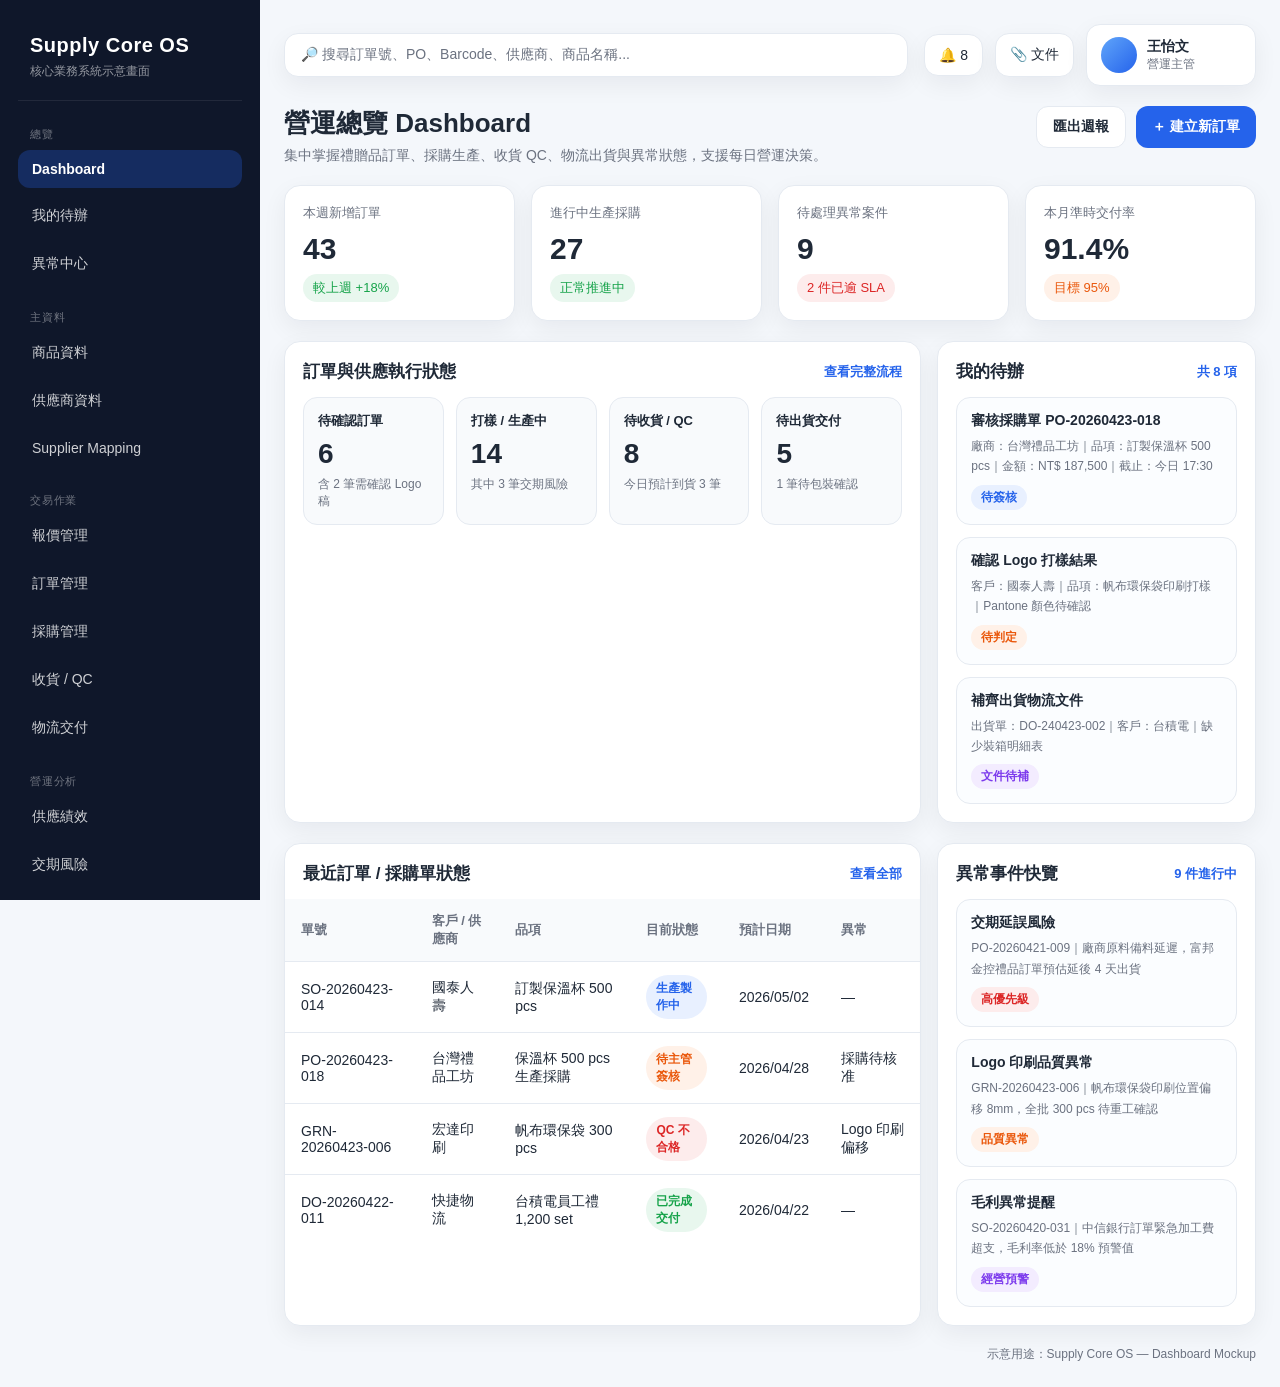
==== index.html @ af4a9a0b "Update index.html" ====
<!DOCTYPE html>
<html lang="zh-Hant">
<head>
  <meta charset="UTF-8" />
  <meta name="viewport" content="width=device-width, initial-scale=1.0" />
  <title>Dashboard — Supply Core OS</title>
  <link rel="stylesheet" href="assets/style.css" />
</head>
<body>
<div class="app">

  <!-- ── Sidebar ── -->
  <aside class="sidebar">
    <div class="brand">
      <h1>Supply Core OS</h1>
      <p>核心業務系統示意畫面</p> 
    </div>
    <div class="nav-group">
      <div class="nav-title">總覽</div>
      <a class="nav-item active" href="index.html">Dashboard</a>
      <a class="nav-item" href="todo.html">我的待辦</a>
      <a class="nav-item" href="exceptions.html">異常中心</a>
    </div>
    <div class="nav-group">
      <div class="nav-title">主資料</div>
      <a class="nav-item" href="products.html">商品資料</a>
      <a class="nav-item" href="suppliers.html">供應商資料</a>
      <a class="nav-item" href="supplier-mapping.html">Supplier Mapping</a>
    </div>
    <div class="nav-group">
      <div class="nav-title">交易作業</div>
      <a class="nav-item" href="quotes.html">報價管理</a>
      <a class="nav-item" href="orders.html">訂單管理</a>
      <a class="nav-item" href="purchase.html">採購管理</a>
      <a class="nav-item" href="receiving.html">收貨 / QC</a>
      <a class="nav-item" href="logistics.html">物流交付</a>
    </div>
    <div class="nav-group">
      <div class="nav-title">營運分析</div>
      <a class="nav-item" href="supply-performance.html">供應績效</a>
      <a class="nav-item" href="delivery-risk.html">交期風險</a>
      <a class="nav-item" href="margin.html">毛利分析</a>
    </div>
  </aside>

  <!-- ── Main ── -->
  <main class="main">
    <div class="topbar">
      <div class="search">🔎 搜尋訂單號、PO、Barcode、供應商、商品名稱...</div>
      <div class="top-actions">
        <div class="icon-btn">🔔 8</div>
        <div class="icon-btn">📎 文件</div>
        <div class="user-box">
          <span class="avatar"></span>
          <div>
            <div style="font-weight:700;">王怡文</div>
            <div style="font-size:12px;color:var(--subtext);">營運主管</div>
          </div>
        </div>
      </div>
    </div>

    <div class="page-header">
      <div>
        <h2>營運總覽 Dashboard</h2>
        <p>集中掌握禮贈品訂單、採購生產、收貨 QC、物流出貨與異常狀態，支援每日營運決策。</p>
      </div>
      <div class="header-actions">
        <button class="btn secondary">匯出週報</button>
        <button class="btn primary">＋ 建立新訂單</button>
      </div>
    </div>

    <!-- KPI -->
    <section class="kpi-grid">
      <div class="card">
        <div class="kpi-label">本週新增訂單</div>
        <div class="kpi-value">43</div>
        <div class="kpi-trend trend-up">較上週 +18%</div>
      </div>
      <div class="card">
        <div class="kpi-label">進行中生產採購</div>
        <div class="kpi-value">27</div>
        <div class="kpi-trend trend-up">正常推進中</div>
      </div>
      <div class="card">
        <div class="kpi-label">待處理異常案件</div>
        <div class="kpi-value">9</div>
        <div class="kpi-trend trend-alert">2 件已逾 SLA</div>
      </div>
      <div class="card">
        <div class="kpi-label">本月準時交付率</div>
        <div class="kpi-value">91.4%</div>
        <div class="kpi-trend trend-warn">目標 95%</div>
      </div>
    </section>

    <!-- Pipeline + My Tasks -->
    <section class="content-grid">
      <div class="card">
        <div class="section-title">
          <h3>訂單與供應執行狀態</h3>
          <span>查看完整流程</span>
        </div>
        <div class="stage-list">
          <div class="stage-box">
            <h4>待確認訂單</h4>
            <div class="num">6</div>
            <div class="sub">含 2 筆需確認 Logo 稿</div>
          </div>
          <div class="stage-box">
            <h4>打樣 / 生產中</h4>
            <div class="num">14</div>
            <div class="sub">其中 3 筆交期風險</div>
          </div>
          <div class="stage-box">
            <h4>待收貨 / QC</h4>
            <div class="num">8</div>
            <div class="sub">今日預計到貨 3 筆</div>
          </div>
          <div class="stage-box">
            <h4>待出貨交付</h4>
            <div class="num">5</div>
            <div class="sub">1 筆待包裝確認</div>
          </div>
        </div>
      </div>

      <div class="card">
        <div class="section-title">
          <h3>我的待辦</h3>
          <span>共 8 項</span>
        </div>
        <div class="task-list">
          <div class="task-item">
            <strong>審核採購單 PO-20260423-018</strong>
            <div class="meta">廠商：台灣禮品工坊｜品項：訂製保溫杯 500 pcs｜金額：NT$ 187,500｜截止：今日 17:30</div>
            <div class="tag blue">待簽核</div>
          </div>
          <div class="task-item">
            <strong>確認 Logo 打樣結果</strong>
            <div class="meta">客戶：國泰人壽｜品項：帆布環保袋印刷打樣｜Pantone 顏色待確認</div>
            <div class="tag orange">待判定</div>
          </div>
          <div class="task-item">
            <strong>補齊出貨物流文件</strong>
            <div class="meta">出貨單：DO-240423-002｜客戶：台積電｜缺少裝箱明細表</div>
            <div class="tag purple">文件待補</div>
          </div>
        </div>
      </div>
    </section>

    <!-- Recent Orders + Exceptions -->
    <section class="content-grid">
      <div class="table-card" style="margin-bottom:0;">
        <div class="section-title" style="padding:18px 18px 0 18px;">
          <h3>最近訂單 / 採購單狀態</h3>
          <span>查看全部</span>
        </div>
        <table>
          <thead>
            <tr>
              <th>單號</th>
              <th>客戶 / 供應商</th>
              <th>品項</th>
              <th>目前狀態</th>
              <th>預計日期</th>
              <th>異常</th>
            </tr>
          </thead>
          <tbody>
            <tr>
              <td>SO-20260423-014</td>
              <td>國泰人壽</td>
                <td>訂製保溫杯 500 pcs</td>
                <td><span class="status processing">生產製作中</span></td>
                <td>2026/05/02</td>
              <td>—</td>
            </tr>
            <tr>
              <td>PO-20260423-018</td>
              <td>台灣禮品工坊</td>
                <td>保溫杯 500 pcs 生產採購</td>
                <td><span class="status pending">待主管簽核</span></td>
                <td>2026/04/28</td>
                <td>採購待核准</td>
            </tr>
            <tr>
              <td>GRN-20260423-006</td>
              <td>宏達印刷</td>
                <td>帆布環保袋 300 pcs</td>
                <td><span class="status alert">QC 不合格</span></td>
                <td>2026/04/23</td>
                <td>Logo 印刷偏移</td>
            </tr>
            <tr>
              <td>DO-20260422-011</td>
              <td>快捷物流</td>
                <td>台積電員工禮 1,200 set</td>
              <td><span class="status done">已完成交付</span></td>
              <td>2026/04/22</td>
              <td>—</td>
            </tr>
          </tbody>
        </table>
      </div>

      <div class="card">
        <div class="section-title">
          <h3>異常事件快覽</h3>
          <span>9 件進行中</span>
        </div>
        <div class="alert-list">
          <div class="alert-item">
            <strong>交期延誤風險</strong>
            <div class="meta">PO-20260421-009｜廠商原料備料延遲，富邦金控禮品訂單預估延後 4 天出貨</div>
            <div class="tag red">高優先級</div>
          </div>
          <div class="alert-item">
            <strong>Logo 印刷品質異常</strong>
            <div class="meta">GRN-20260423-006｜帆布環保袋印刷位置偏移 8mm，全批 300 pcs 待重工確認</div>
            <div class="tag orange">品質異常</div>
          </div>
          <div class="alert-item">
            <strong>毛利異常提醒</strong>
            <div class="meta">SO-20260420-031｜中信銀行訂單緊急加工費超支，毛利率低於 18% 預警值</div>
            <div class="tag purple">經營預警</div>
          </div>
        </div>
      </div>
    </section>

    <div class="footer-note">示意用途：Supply Core OS — Dashboard Mockup</div>
  </main>
</div>
</body>
</html>
---- assets/style.css ----
:root {
  --bg: #f4f7fb;
  --panel: #ffffff;
  --line: #e5eaf1;
  --text: #1f2937;
  --subtext: #6b7280;
  --primary: #2563eb;
  --primary-soft: #e8f0ff;
  --green: #16a34a;
  --green-soft: #e8f7ee;
  --orange: #ea580c;
  --orange-soft: #fff1e8;
  --red: #dc2626;
  --red-soft: #fdecec;
  --purple: #7c3aed;
  --purple-soft: #f3ecff;
  --teal: #0f766e;
  --teal-soft: #e6f7f6;
  --shadow: 0 8px 24px rgba(15, 23, 42, 0.06);
  --radius: 16px;
}

* { box-sizing: border-box; }

body {
  margin: 0;
  font-family: "Segoe UI", "Noto Sans TC", sans-serif;
  background: var(--bg);
  color: var(--text);
}

/* ── Layout ── */
.app {
  display: grid;
  grid-template-columns: 260px 1fr;
  min-height: 100vh;
}

/* ── Sidebar ── */
.sidebar {
  background: #0f172a;
  color: #fff;
  padding: 24px 18px;
  display: flex;
  flex-direction: column;
  gap: 18px;
  position: sticky;
  top: 0;
  height: 100vh;
  overflow-y: auto;
}

.brand {
  padding: 10px 12px 20px;
  border-bottom: 1px solid rgba(255,255,255,0.08);
}

.brand h1 {
  margin: 0;
  font-size: 20px;
  font-weight: 700;
  letter-spacing: 0.5px;
}

.brand p {
  margin: 6px 0 0;
  font-size: 12px;
  color: rgba(255,255,255,0.55);
}

.nav-group { display: flex; flex-direction: column; gap: 8px; }

.nav-title {
  font-size: 11px;
  color: rgba(255,255,255,0.4);
  text-transform: uppercase;
  letter-spacing: 0.8px;
  padding: 0 12px;
  margin-top: 8px;
}

.nav-item {
  padding: 11px 14px;
  border-radius: 12px;
  color: rgba(255,255,255,0.8);
  text-decoration: none;
  display: block;
  font-size: 14px;
  transition: background 0.15s;
}

.nav-item.active {
  background: rgba(37,99,235,0.28);
  color: #fff;
  font-weight: 600;
}

.nav-item:hover { background: rgba(255,255,255,0.07); }

/* ── Main area ── */
.main { padding: 24px; }

.topbar {
  display: flex;
  justify-content: space-between;
  align-items: center;
  margin-bottom: 20px;
  gap: 16px;
}

.search {
  flex: 1;
  background: var(--panel);
  border: 1px solid var(--line);
  border-radius: 14px;
  padding: 12px 16px;
  color: var(--subtext);
  box-shadow: var(--shadow);
  font-size: 14px;
}

.top-actions { display: flex; align-items: center; gap: 12px; }

.icon-btn, .user-box {
  background: var(--panel);
  border: 1px solid var(--line);
  border-radius: 14px;
  padding: 12px 14px;
  box-shadow: var(--shadow);
  font-size: 14px;
}

.user-box {
  display: flex;
  align-items: center;
  gap: 10px;
  min-width: 170px;
}

.avatar {
  width: 36px;
  height: 36px;
  border-radius: 50%;
  background: linear-gradient(135deg, #60a5fa, #2563eb);
  display: inline-block;
  flex-shrink: 0;
}

/* ── Page header ── */
.page-header {
  display: flex;
  justify-content: space-between;
  align-items: flex-start;
  gap: 16px;
  margin-bottom: 20px;
}

.page-header h2 { margin: 0; font-size: 26px; }

.page-header p {
  margin: 6px 0 0;
  color: var(--subtext);
  font-size: 14px;
}

.header-actions { display: flex; gap: 10px; flex-wrap: wrap; }

/* ── Buttons ── */
.btn {
  border: none;
  border-radius: 12px;
  padding: 11px 16px;
  font-weight: 600;
  cursor: pointer;
  font-size: 14px;
  white-space: nowrap;
}

.btn.primary { background: var(--primary); color: #fff; }
.btn.secondary { background: #fff; color: var(--text); border: 1px solid var(--line); }
.btn.danger { background: var(--red-soft); color: var(--red); }

/* ── Filter bar ── */
.filter-bar {
  display: flex;
  gap: 8px;
  margin-bottom: 20px;
  flex-wrap: wrap;
}

.filter-chip {
  padding: 8px 16px;
  border-radius: 999px;
  border: 1px solid var(--line);
  background: #fff;
  font-size: 13px;
  cursor: pointer;
  color: var(--subtext);
}

.filter-chip.active {
  background: var(--primary);
  color: #fff;
  border-color: var(--primary);
  font-weight: 600;
}

/* ── KPI cards ── */
.kpi-grid {
  display: grid;
  grid-template-columns: repeat(4, 1fr);
  gap: 16px;
  margin-bottom: 20px;
}

.card {
  background: var(--panel);
  border: 1px solid var(--line);
  border-radius: var(--radius);
  padding: 18px;
  box-shadow: var(--shadow);
}

.kpi-label { font-size: 13px; color: var(--subtext); margin-bottom: 10px; }
.kpi-value { font-size: 30px; font-weight: 700; margin-bottom: 8px; }

.kpi-trend {
  font-size: 13px;
  display: inline-block;
  padding: 5px 10px;
  border-radius: 999px;
}

.trend-up    { color: var(--green);  background: var(--green-soft); }
.trend-warn  { color: var(--orange); background: var(--orange-soft); }
.trend-alert { color: var(--red);    background: var(--red-soft); }
.trend-info  { color: var(--primary); background: var(--primary-soft); }

/* ── Two-col content grid ── */
.content-grid {
  display: grid;
  grid-template-columns: 2fr 1fr;
  gap: 16px;
  margin-bottom: 20px;
}

/* ── Section title ── */
.section-title {
  display: flex;
  justify-content: space-between;
  align-items: center;
  margin-bottom: 14px;
}

.section-title h3 { margin: 0; font-size: 17px; }
.section-title span { font-size: 13px; color: var(--primary); font-weight: 600; cursor: pointer; }

/* ── Stage pipeline ── */
.stage-list {
  display: grid;
  grid-template-columns: repeat(4, 1fr);
  gap: 12px;
}

.stage-box {
  background: #f8fafc;
  border: 1px solid var(--line);
  border-radius: 14px;
  padding: 14px;
}

.stage-box h4 { margin: 0 0 8px; font-size: 13px; }
.stage-box .num { font-size: 28px; font-weight: 700; margin-bottom: 6px; }
.stage-box .sub { font-size: 12px; color: var(--subtext); }

/* ── Task / Alert lists ── */
.task-list, .alert-list {
  display: flex;
  flex-direction: column;
  gap: 12px;
}

.task-item, .alert-item {
  border: 1px solid var(--line);
  border-radius: 14px;
  padding: 14px;
  background: #fbfdff;
}

.task-item strong, .alert-item strong {
  display: block;
  margin-bottom: 6px;
  font-size: 14px;
}

.meta { font-size: 12px; color: var(--subtext); line-height: 1.7; }

/* ── Tags ── */
.tag {
  display: inline-block;
  padding: 4px 10px;
  border-radius: 999px;
  font-size: 12px;
  font-weight: 600;
  margin-top: 8px;
}

.tag.blue   { background: var(--primary-soft); color: var(--primary); }
.tag.red    { background: var(--red-soft);     color: var(--red); }
.tag.orange { background: var(--orange-soft);  color: var(--orange); }
.tag.purple { background: var(--purple-soft);  color: var(--purple); }
.tag.green  { background: var(--green-soft);   color: var(--green); }
.tag.teal   { background: var(--teal-soft);    color: var(--teal); }

/* ── Table ── */
.table-card {
  background: var(--panel);
  border: 1px solid var(--line);
  border-radius: var(--radius);
  box-shadow: var(--shadow);
  overflow: hidden;
  margin-bottom: 20px;
}

table {
  width: 100%;
  border-collapse: collapse;
  font-size: 14px;
  background: #fff;
}

thead { background: #f8fafc; }

th, td {
  text-align: left;
  padding: 13px 16px;
  border-bottom: 1px solid var(--line);
}

th { color: var(--subtext); font-weight: 600; font-size: 13px; }
tr:last-child td { border-bottom: none; }

/* ── Status badges ── */
.status {
  display: inline-block;
  padding: 5px 10px;
  border-radius: 999px;
  font-size: 12px;
  font-weight: 600;
}

.status.processing { background: var(--primary-soft); color: var(--primary); }
.status.pending    { background: var(--orange-soft);  color: var(--orange); }
.status.alert      { background: var(--red-soft);     color: var(--red); }
.status.done       { background: var(--green-soft);   color: var(--green); }
.status.draft      { background: #f1f5f9;              color: var(--subtext); }
.status.shipping   { background: var(--purple-soft);  color: var(--purple); }

/* ── Risk level ── */
.risk-high   { color: var(--red);    font-weight: 700; }
.risk-mid    { color: var(--orange); font-weight: 700; }
.risk-low    { color: var(--green);  font-weight: 700; }

/* ── Progress bar ── */
.progress-bar {
  height: 8px;
  background: var(--line);
  border-radius: 999px;
  margin-top: 6px;
  overflow: hidden;
}

.progress-fill {
  height: 100%;
  border-radius: 999px;
  background: var(--primary);
}

/* ── Footer ── */
.footer-note {
  margin-top: 18px;
  font-size: 12px;
  color: var(--subtext);
  text-align: right;
}

/* ── Responsive ── */
@media (max-width: 1200px) {
  .kpi-grid,
  .stage-list { grid-template-columns: repeat(2, 1fr); }
  .content-grid { grid-template-columns: 1fr; }
}

@media (max-width: 860px) {
  .app { grid-template-columns: 1fr; }
  .sidebar { display: none; }
  .kpi-grid, .stage-list { grid-template-columns: 1fr; }
  .page-header, .topbar { flex-direction: column; align-items: stretch; }
  .header-actions, .top-actions { justify-content: flex-start; }
}
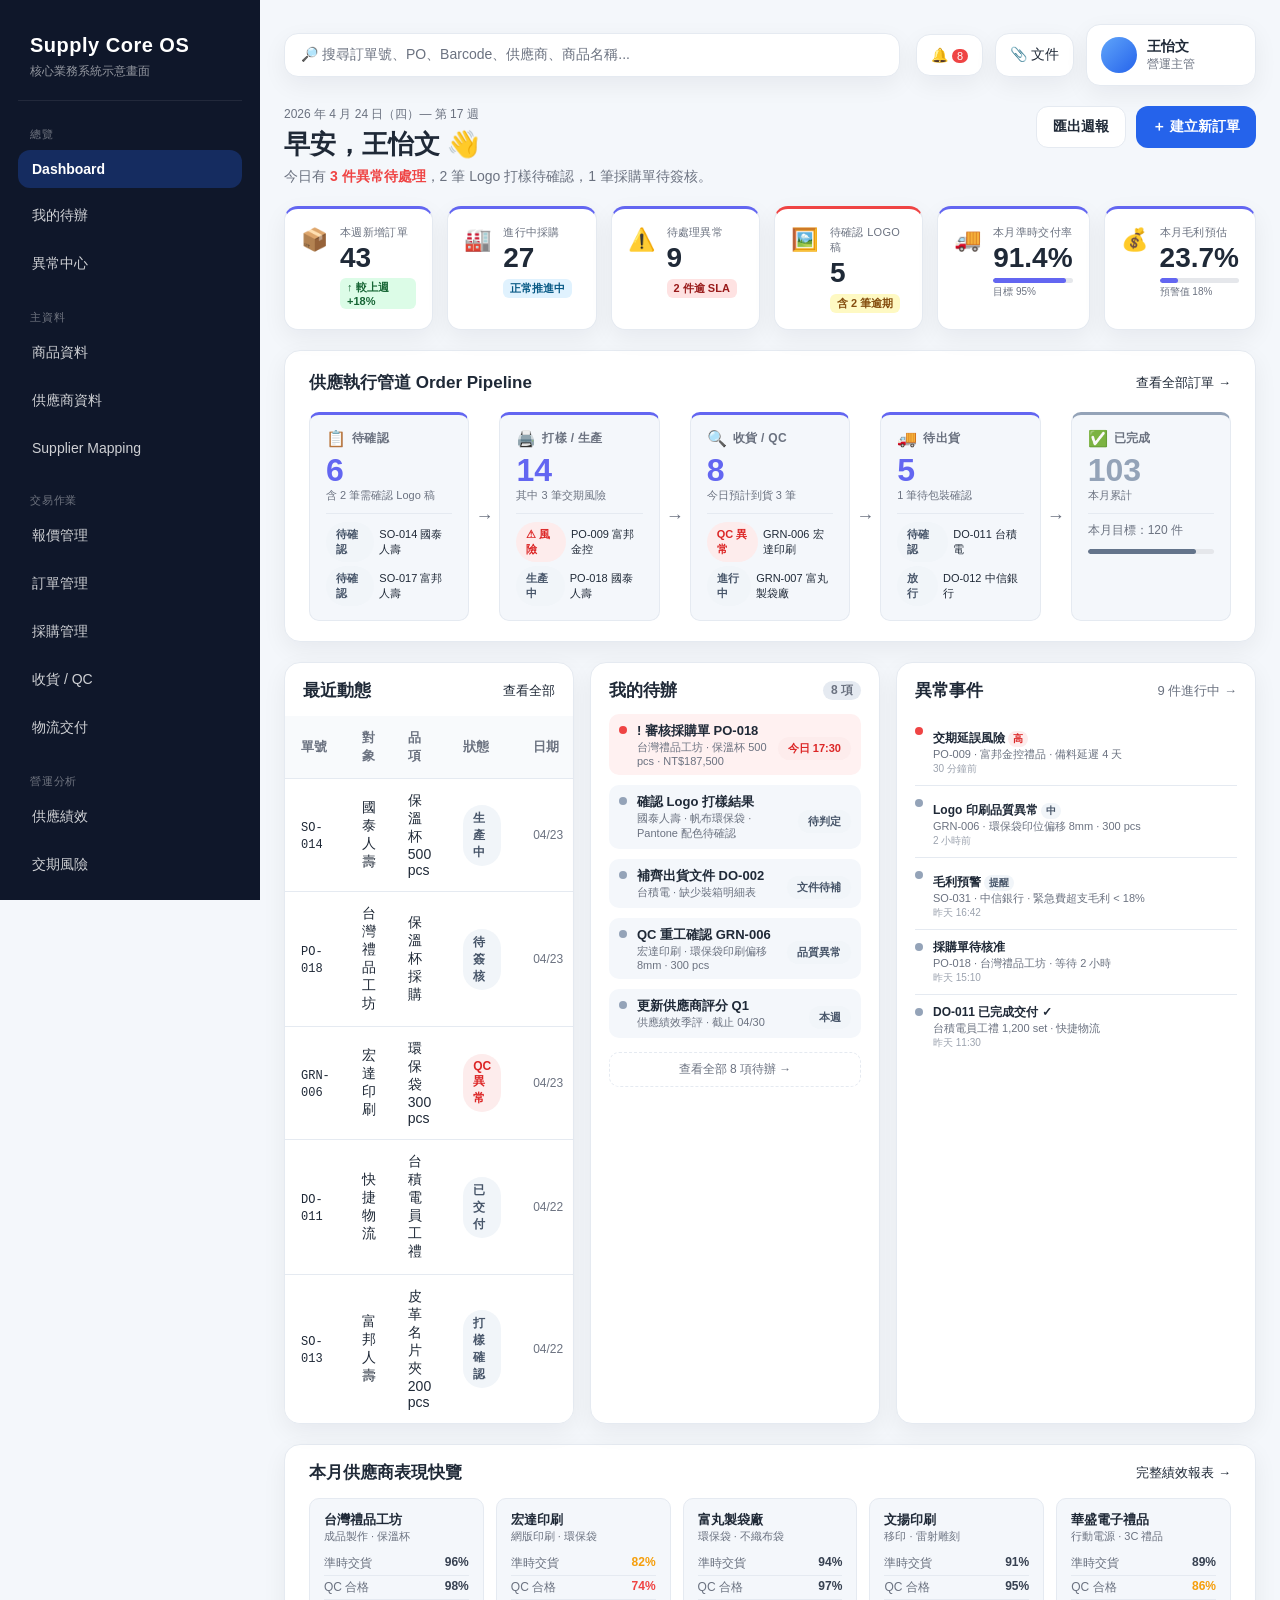
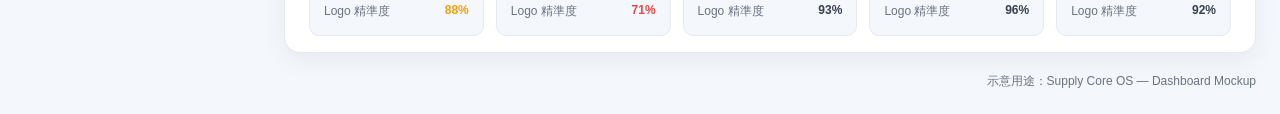
==== commit 754e206d: "Add files via upload" ====
--- a/index.html
+++ b/index.html
@@ -10,10 +10,10 @@
 <div class="app">
 
   <!-- ── Sidebar ── -->
-  <aside class="sidebar">
+  <aside class="sidebar" id="sidebar">
     <div class="brand">
       <h1>Supply Core OS</h1>
-      <p>核心業務系統示意畫面</p> 
+      <p>核心業務系統示意畫面</p>
     </div>
     <div class="nav-group">
       <div class="nav-title">總覽</div>
@@ -46,9 +46,10 @@
   <!-- ── Main ── -->
   <main class="main">
     <div class="topbar">
+      <button class="hamburger" id="hamburger-btn" onclick="toggleSidebar()" aria-label="開啟選單">☰</button>
       <div class="search">🔎 搜尋訂單號、PO、Barcode、供應商、商品名稱...</div>
       <div class="top-actions">
-        <div class="icon-btn">🔔 8</div>
+        <div class="icon-btn">🔔 <span style="background:#ef4444;color:#fff;border-radius:9px;padding:1px 5px;font-size:11px;">8</span></div>
         <div class="icon-btn">📎 文件</div>
         <div class="user-box">
           <span class="avatar"></span>
@@ -60,10 +61,12 @@
       </div>
     </div>
 
-    <div class="page-header">
+    <!-- ── Page Header ── -->
+    <div class="page-header" style="align-items:flex-start;">
       <div>
-        <h2>營運總覽 Dashboard</h2>
-        <p>集中掌握禮贈品訂單、採購生產、收貨 QC、物流出貨與異常狀態，支援每日營運決策。</p>
+        <div style="font-size:12px;color:var(--subtext);margin-bottom:4px;">2026 年 4 月 24 日（四）— 第 17 週</div>
+        <h2 style="margin-bottom:4px;">早安，王怡文 👋</h2>
+        <p>今日有 <strong style="color:#ef4444;">3 件異常待處理</strong>，2 筆 Logo 打樣待確認，1 筆採購單待簽核。</p>
       </div>
       <div class="header-actions">
         <button class="btn secondary">匯出週報</button>
@@ -71,168 +74,486 @@
       </div>
     </div>
 
-    <!-- KPI -->
-    <section class="kpi-grid">
-      <div class="card">
-        <div class="kpi-label">本週新增訂單</div>
-        <div class="kpi-value">43</div>
-        <div class="kpi-trend trend-up">較上週 +18%</div>
-      </div>
-      <div class="card">
-        <div class="kpi-label">進行中生產採購</div>
-        <div class="kpi-value">27</div>
-        <div class="kpi-trend trend-up">正常推進中</div>
-      </div>
-      <div class="card">
-        <div class="kpi-label">待處理異常案件</div>
-        <div class="kpi-value">9</div>
-        <div class="kpi-trend trend-alert">2 件已逾 SLA</div>
-      </div>
-      <div class="card">
-        <div class="kpi-label">本月準時交付率</div>
-        <div class="kpi-value">91.4%</div>
-        <div class="kpi-trend trend-warn">目標 95%</div>
-      </div>
+    <!-- ── KPI Cards ── -->
+    <section style="display:grid;grid-template-columns:repeat(6,1fr);gap:14px;margin-bottom:20px;">
+
+      <div class="db-kpi">
+        <div class="db-kpi-icon">📦</div>
+        <div class="db-kpi-body">
+          <div class="db-kpi-label">本週新增訂單</div>
+          <div class="db-kpi-value">43</div>
+          <div class="db-kpi-badge up">↑ 較上週 +18%</div>
+        </div>
+      </div>
+
+      <div class="db-kpi">
+        <div class="db-kpi-icon">🏭</div>
+        <div class="db-kpi-body">
+          <div class="db-kpi-label">進行中採購</div>
+          <div class="db-kpi-value">27</div>
+          <div class="db-kpi-badge neutral">正常推進中</div>
+        </div>
+      </div>
+
+      <div class="db-kpi" style="--accent:#ef4444;">
+        <div class="db-kpi-icon">⚠️</div>
+        <div class="db-kpi-body">
+          <div class="db-kpi-label">待處理異常</div>
+          <div class="db-kpi-value">9</div>
+          <div class="db-kpi-badge alert">2 件逾 SLA</div>
+        </div>
+      </div>
+
+      <div class="db-kpi is-alert">
+        <div class="db-kpi-icon">🖼️</div>
+        <div class="db-kpi-body">
+          <div class="db-kpi-label">待確認 Logo 稿</div>
+          <div class="db-kpi-value">5</div>
+          <div class="db-kpi-badge warn">含 2 筆逾期</div>
+        </div>
+      </div>
+
+      <div class="db-kpi">
+        <div class="db-kpi-icon">🚚</div>
+        <div class="db-kpi-body">
+          <div class="db-kpi-label">本月準時交付率</div>
+          <div class="db-kpi-value">91.4%</div>
+          <div style="margin-top:6px;">
+            <div style="background:#e5e7eb;border-radius:4px;height:5px;overflow:hidden;">
+              <div style="width:91.4%;height:100%;background:#6366f1;border-radius:4px;"></div>
+            </div>
+            <div style="font-size:10px;color:var(--subtext);margin-top:2px;">目標 95%</div>
+          </div>
+        </div>
+      </div>
+
+      <div class="db-kpi">
+        <div class="db-kpi-icon">💰</div>
+        <div class="db-kpi-body">
+          <div class="db-kpi-label">本月毛利預估</div>
+          <div class="db-kpi-value">23.7%</div>
+          <div style="margin-top:6px;">
+            <div style="background:#e5e7eb;border-radius:4px;height:5px;overflow:hidden;">
+              <div style="width:23.7%;height:100%;background:#6366f1;border-radius:4px;"></div>
+            </div>
+            <div style="font-size:10px;color:var(--subtext);margin-top:2px;">預警值 18%</div>
+          </div>
+        </div>
+      </div>
+
     </section>
 
-    <!-- Pipeline + My Tasks -->
-    <section class="content-grid">
-      <div class="card">
-        <div class="section-title">
-          <h3>訂單與供應執行狀態</h3>
-          <span>查看完整流程</span>
-        </div>
-        <div class="stage-list">
-          <div class="stage-box">
-            <h4>待確認訂單</h4>
-            <div class="num">6</div>
-            <div class="sub">含 2 筆需確認 Logo 稿</div>
-          </div>
-          <div class="stage-box">
-            <h4>打樣 / 生產中</h4>
-            <div class="num">14</div>
-            <div class="sub">其中 3 筆交期風險</div>
-          </div>
-          <div class="stage-box">
-            <h4>待收貨 / QC</h4>
-            <div class="num">8</div>
-            <div class="sub">今日預計到貨 3 筆</div>
-          </div>
-          <div class="stage-box">
-            <h4>待出貨交付</h4>
-            <div class="num">5</div>
-            <div class="sub">1 筆待包裝確認</div>
-          </div>
-        </div>
-      </div>
-
-      <div class="card">
-        <div class="section-title">
-          <h3>我的待辦</h3>
-          <span>共 8 項</span>
-        </div>
-        <div class="task-list">
-          <div class="task-item">
-            <strong>審核採購單 PO-20260423-018</strong>
-            <div class="meta">廠商：台灣禮品工坊｜品項：訂製保溫杯 500 pcs｜金額：NT$ 187,500｜截止：今日 17:30</div>
-            <div class="tag blue">待簽核</div>
-          </div>
-          <div class="task-item">
-            <strong>確認 Logo 打樣結果</strong>
-            <div class="meta">客戶：國泰人壽｜品項：帆布環保袋印刷打樣｜Pantone 顏色待確認</div>
-            <div class="tag orange">待判定</div>
-          </div>
-          <div class="task-item">
-            <strong>補齊出貨物流文件</strong>
-            <div class="meta">出貨單：DO-240423-002｜客戶：台積電｜缺少裝箱明細表</div>
-            <div class="tag purple">文件待補</div>
-          </div>
+    <!-- ── Pipeline ── -->
+    <section style="margin-bottom:20px;">
+      <div class="card" style="padding:20px 24px;">
+        <div class="section-title" style="margin-bottom:18px;">
+          <h3>供應執行管道 Order Pipeline</h3>
+          <a href="orders.html" style="color:var(--accent);font-size:13px;text-decoration:none;">查看全部訂單 →</a>
+        </div>
+        <div class="db-pipeline">
+
+          <div class="db-pipe-stage">
+            <div class="db-pipe-header">
+              <span class="db-pipe-icon">📋</span>
+              <span class="db-pipe-label">待確認</span>
+            </div>
+            <div class="db-pipe-num">6</div>
+            <div class="db-pipe-sub">含 2 筆需確認 Logo 稿</div>
+            <div class="db-pipe-items">
+              <div class="db-pipe-item"><span class="status pending" style="font-size:11px;">待確認</span> SO-014 國泰人壽</div>
+              <div class="db-pipe-item"><span class="status pending" style="font-size:11px;">待確認</span> SO-017 富邦人壽</div>
+            </div>
+          </div>
+
+          <div class="db-pipe-arrow">→</div>
+
+          <div class="db-pipe-stage">
+            <div class="db-pipe-header">
+              <span class="db-pipe-icon">🖨️</span>
+              <span class="db-pipe-label">打樣 / 生產</span>
+            </div>
+            <div class="db-pipe-num">14</div>
+            <div class="db-pipe-sub">其中 3 筆交期風險</div>
+            <div class="db-pipe-items">
+              <div class="db-pipe-item"><span class="status alert" style="font-size:11px;">⚠ 風險</span> PO-009 富邦金控</div>
+              <div class="db-pipe-item"><span class="status processing" style="font-size:11px;">生產中</span> PO-018 國泰人壽</div>
+            </div>
+          </div>
+
+          <div class="db-pipe-arrow">→</div>
+
+          <div class="db-pipe-stage">
+            <div class="db-pipe-header">
+              <span class="db-pipe-icon">🔍</span>
+              <span class="db-pipe-label">收貨 / QC</span>
+            </div>
+            <div class="db-pipe-num">8</div>
+            <div class="db-pipe-sub">今日預計到貨 3 筆</div>
+            <div class="db-pipe-items">
+              <div class="db-pipe-item"><span class="status alert" style="font-size:11px;">QC 異常</span> GRN-006 宏達印刷</div>
+              <div class="db-pipe-item"><span class="status processing" style="font-size:11px;">進行中</span> GRN-007 富丸製袋廠</div>
+            </div>
+          </div>
+
+          <div class="db-pipe-arrow">→</div>
+
+          <div class="db-pipe-stage">
+            <div class="db-pipe-header">
+              <span class="db-pipe-icon">🚚</span>
+              <span class="db-pipe-label">待出貨</span>
+            </div>
+            <div class="db-pipe-num">5</div>
+            <div class="db-pipe-sub">1 筆待包裝確認</div>
+            <div class="db-pipe-items">
+              <div class="db-pipe-item"><span class="status pending" style="font-size:11px;">待確認</span> DO-011 台積電</div>
+              <div class="db-pipe-item"><span class="status done" style="font-size:11px;">放行</span> DO-012 中信銀行</div>
+            </div>
+          </div>
+
+          <div class="db-pipe-arrow">→</div>
+
+          <div class="db-pipe-stage db-pipe-done">
+            <div class="db-pipe-header">
+              <span class="db-pipe-icon">✅</span>
+              <span class="db-pipe-label">已完成</span>
+            </div>
+            <div class="db-pipe-num">103</div>
+            <div class="db-pipe-sub">本月累計</div>
+            <div class="db-pipe-items">
+              <div class="db-pipe-item" style="color:var(--subtext);font-size:12px;">本月目標：120 件</div>
+              <div style="background:#e5e7eb;border-radius:4px;height:5px;margin-top:6px;overflow:hidden;"><div style="width:85.8%;height:100%;background:#64748b;border-radius:4px;"></div></div>
+            </div>
+          </div>
+
         </div>
       </div>
     </section>
 
-    <!-- Recent Orders + Exceptions -->
-    <section class="content-grid">
+    <!-- ── Bottom Row ── -->
+    <section style="display:grid;grid-template-columns:1fr 1fr 360px;gap:16px;margin-bottom:20px;">
+
+      <!-- Recent transactions -->
       <div class="table-card" style="margin-bottom:0;">
-        <div class="section-title" style="padding:18px 18px 0 18px;">
-          <h3>最近訂單 / 採購單狀態</h3>
-          <span>查看全部</span>
+        <div class="section-title" style="padding:16px 18px 0;">
+          <h3>最近動態</h3>
+          <a href="orders.html" style="color:var(--accent);font-size:13px;text-decoration:none;">查看全部</a>
         </div>
         <table>
           <thead>
-            <tr>
-              <th>單號</th>
-              <th>客戶 / 供應商</th>
-              <th>品項</th>
-              <th>目前狀態</th>
-              <th>預計日期</th>
-              <th>異常</th>
-            </tr>
+            <tr><th>單號</th><th>對象</th><th>品項</th><th>狀態</th><th>日期</th></tr>
           </thead>
           <tbody>
             <tr>
-              <td>SO-20260423-014</td>
+              <td><span style="font-family:monospace;font-size:12px;">SO-014</span></td>
               <td>國泰人壽</td>
-                <td>訂製保溫杯 500 pcs</td>
-                <td><span class="status processing">生產製作中</span></td>
-                <td>2026/05/02</td>
-              <td>—</td>
+              <td>保溫杯 500 pcs</td>
+              <td><span class="status processing">生產中</span></td>
+              <td style="color:var(--subtext);font-size:12px;">04/23</td>
             </tr>
             <tr>
-              <td>PO-20260423-018</td>
+              <td><span style="font-family:monospace;font-size:12px;">PO-018</span></td>
               <td>台灣禮品工坊</td>
-                <td>保溫杯 500 pcs 生產採購</td>
-                <td><span class="status pending">待主管簽核</span></td>
-                <td>2026/04/28</td>
-                <td>採購待核准</td>
+              <td>保溫杯採購</td>
+              <td><span class="status pending">待簽核</span></td>
+              <td style="color:var(--subtext);font-size:12px;">04/23</td>
             </tr>
             <tr>
-              <td>GRN-20260423-006</td>
+              <td><span style="font-family:monospace;font-size:12px;">GRN-006</span></td>
               <td>宏達印刷</td>
-                <td>帆布環保袋 300 pcs</td>
-                <td><span class="status alert">QC 不合格</span></td>
-                <td>2026/04/23</td>
-                <td>Logo 印刷偏移</td>
+              <td>環保袋 300 pcs</td>
+              <td><span class="status alert">QC 異常</span></td>
+              <td style="color:var(--subtext);font-size:12px;">04/23</td>
             </tr>
             <tr>
-              <td>DO-20260422-011</td>
+              <td><span style="font-family:monospace;font-size:12px;">DO-011</span></td>
               <td>快捷物流</td>
-                <td>台積電員工禮 1,200 set</td>
-              <td><span class="status done">已完成交付</span></td>
-              <td>2026/04/22</td>
-              <td>—</td>
+              <td>台積電員工禮</td>
+              <td><span class="status done">已交付</span></td>
+              <td style="color:var(--subtext);font-size:12px;">04/22</td>
+            </tr>
+            <tr>
+              <td><span style="font-family:monospace;font-size:12px;">SO-013</span></td>
+              <td>富邦人壽</td>
+              <td>皮革名片夾 200 pcs</td>
+              <td><span class="status processing">打樣確認</span></td>
+              <td style="color:var(--subtext);font-size:12px;">04/22</td>
             </tr>
           </tbody>
         </table>
       </div>
 
-      <div class="card">
-        <div class="section-title">
-          <h3>異常事件快覽</h3>
-          <span>9 件進行中</span>
-        </div>
-        <div class="alert-list">
-          <div class="alert-item">
-            <strong>交期延誤風險</strong>
-            <div class="meta">PO-20260421-009｜廠商原料備料延遲，富邦金控禮品訂單預估延後 4 天出貨</div>
-            <div class="tag red">高優先級</div>
-          </div>
-          <div class="alert-item">
-            <strong>Logo 印刷品質異常</strong>
-            <div class="meta">GRN-20260423-006｜帆布環保袋印刷位置偏移 8mm，全批 300 pcs 待重工確認</div>
-            <div class="tag orange">品質異常</div>
-          </div>
-          <div class="alert-item">
-            <strong>毛利異常提醒</strong>
-            <div class="meta">SO-20260420-031｜中信銀行訂單緊急加工費超支，毛利率低於 18% 預警值</div>
-            <div class="tag purple">經營預警</div>
-          </div>
+      <!-- My Tasks -->
+      <div class="card" style="padding:16px 18px;">
+        <div class="section-title" style="margin-bottom:12px;">
+          <h3>我的待辦</h3>
+          <span style="background:var(--line);color:var(--subtext);border-radius:10px;padding:1px 8px;font-size:12px;">8 項</span>
+        </div>
+        <div style="display:flex;flex-direction:column;gap:10px;">
+          <div class="db-task urgent">
+            <div class="db-task-left">
+              <div class="db-task-dot" style="background:#ef4444;"></div>
+              <div>
+                <div style="font-size:13px;font-weight:600;">! 審核採購單 PO-018</div>
+                <div style="font-size:11px;color:var(--subtext);">台灣禮品工坊 · 保溫杯 500 pcs · NT$187,500</div>
+              </div>
+            </div>
+            <div class="tag red" style="font-size:11px;white-space:nowrap;">今日 17:30</div>
+          </div>
+          <div class="db-task">
+            <div class="db-task-left">
+              <div class="db-task-dot" style="background:#94a3b8;"></div>
+              <div>
+                <div style="font-size:13px;font-weight:600;">確認 Logo 打樣結果</div>
+                <div style="font-size:11px;color:var(--subtext);">國泰人壽 · 帆布環保袋 · Pantone 配色待確認</div>
+              </div>
+            </div>
+            <div class="tag orange" style="font-size:11px;white-space:nowrap;">待判定</div>
+          </div>
+          <div class="db-task">
+            <div class="db-task-left">
+              <div class="db-task-dot" style="background:#94a3b8;"></div>
+              <div>
+                <div style="font-size:13px;font-weight:600;">補齊出貨文件 DO-002</div>
+                <div style="font-size:11px;color:var(--subtext);">台積電 · 缺少裝箱明細表</div>
+              </div>
+            </div>
+            <div class="tag" style="font-size:11px;white-space:nowrap;background:#f1f5f9;color:#475569;">文件待補</div>
+          </div>
+          <div class="db-task">
+            <div class="db-task-left">
+              <div class="db-task-dot" style="background:#94a3b8;"></div>
+              <div>
+                <div style="font-size:13px;font-weight:600;">QC 重工確認 GRN-006</div>
+                <div style="font-size:11px;color:var(--subtext);">宏達印刷 · 環保袋印刷偏移 8mm · 300 pcs</div>
+              </div>
+            </div>
+            <div class="tag orange" style="font-size:11px;white-space:nowrap;">品質異常</div>
+          </div>
+          <div class="db-task">
+            <div class="db-task-left">
+              <div class="db-task-dot" style="background:#94a3b8;"></div>
+              <div>
+                <div style="font-size:13px;font-weight:600;">更新供應商評分 Q1</div>
+                <div style="font-size:11px;color:var(--subtext);">供應績效季評 · 截止 04/30</div>
+              </div>
+            </div>
+            <div class="tag" style="font-size:11px;white-space:nowrap;background:#f1f5f9;color:#475569;">本週</div>
+          </div>
+          <a href="todo.html" style="display:block;text-align:center;padding:8px;border:1.5px dashed var(--line);border-radius:10px;font-size:12px;color:var(--subtext);text-decoration:none;margin-top:4px;">查看全部 8 項待辦 →</a>
+        </div>
+      </div>
+
+      <!-- Exceptions Feed -->
+      <div class="card" style="padding:16px 18px;">
+        <div class="section-title" style="margin-bottom:12px;">
+          <h3>異常事件</h3>
+          <a href="exceptions.html" style="color:var(--subtext);font-size:13px;text-decoration:none;">9 件進行中 →</a>
+        </div>
+        <div style="display:flex;flex-direction:column;gap:0;">
+          <div class="db-feed-item">
+            <div class="db-feed-dot" style="background:#ef4444;"></div><!-- alert -->
+            <div class="db-feed-content">
+              <div style="font-size:12px;font-weight:600;">交期延誤風險 <span class="tag red" style="font-size:10px;padding:1px 5px;">高</span></div>
+              <div style="font-size:11px;color:var(--subtext);">PO-009 · 富邦金控禮品 · 備料延遲 4 天</div>
+              <div style="font-size:10px;color:#9ca3af;">30 分鐘前</div>
+            </div>
+          </div>
+          <div class="db-feed-item">
+            <div class="db-feed-dot" style="background:#94a3b8;"></div>
+            <div class="db-feed-content">
+              <div style="font-size:12px;font-weight:600;">Logo 印刷品質異常 <span class="tag orange" style="font-size:10px;padding:1px 5px;">中</span></div>
+              <div style="font-size:11px;color:var(--subtext);">GRN-006 · 環保袋印位偏移 8mm · 300 pcs</div>
+              <div style="font-size:10px;color:#9ca3af;">2 小時前</div>
+            </div>
+          </div>
+          <div class="db-feed-item">
+            <div class="db-feed-dot" style="background:#94a3b8;"></div>
+            <div class="db-feed-content">
+              <div style="font-size:12px;font-weight:600;">毛利預警 <span class="tag" style="background:#f1f5f9;color:#475569;font-size:10px;padding:1px 5px;">提醒</span></div>
+              <div style="font-size:11px;color:var(--subtext);">SO-031 · 中信銀行 · 緊急費超支毛利 &lt; 18%</div>
+              <div style="font-size:10px;color:#9ca3af;">昨天 16:42</div>
+            </div>
+          </div>
+          <div class="db-feed-item">
+            <div class="db-feed-dot" style="background:#94a3b8;"></div>
+            <div class="db-feed-content">
+              <div style="font-size:12px;font-weight:600;">採購單待核准</div>
+              <div style="font-size:11px;color:var(--subtext);">PO-018 · 台灣禮品工坊 · 等待 2 小時</div>
+              <div style="font-size:10px;color:#9ca3af;">昨天 15:10</div>
+            </div>
+          </div>
+          <div class="db-feed-item">
+            <div class="db-feed-dot" style="background:#94a3b8;"></div>
+            <div class="db-feed-content">
+              <div style="font-size:12px;font-weight:600;">DO-011 已完成交付 ✓</div>
+              <div style="font-size:11px;color:var(--subtext);">台積電員工禮 1,200 set · 快捷物流</div>
+              <div style="font-size:10px;color:#9ca3af;">昨天 11:30</div>
+            </div>
+          </div>
+        </div>
+      </div>
+
+    </section>
+
+    <!-- ── Supplier Performance Strip ── -->
+    <section style="margin-bottom:20px;">
+      <div class="card" style="padding:16px 24px;">
+        <div class="section-title" style="margin-bottom:14px;">
+          <h3>本月供應商表現快覽</h3>
+          <a href="supply-performance.html" style="color:var(--accent);font-size:13px;text-decoration:none;">完整績效報表 →</a>
+        </div>
+        <div style="display:grid;grid-template-columns:repeat(5,1fr);gap:12px;">
+
+          <div class="db-supplier-strip">
+            <div style="font-weight:700;font-size:13px;">台灣禮品工坊</div>
+            <div style="font-size:11px;color:var(--subtext);margin-bottom:8px;">成品製作 · 保溫杯</div>
+            <div class="db-strip-row"><span>準時交貨</span><span class="db-strip-good">96%</span></div>
+            <div class="db-strip-row"><span>QC 合格</span><span class="db-strip-good">98%</span></div>
+            <div class="db-strip-row"><span>Logo 精準度</span><span class="db-strip-warn">88%</span></div>
+          </div>
+
+          <div class="db-supplier-strip">
+            <div style="font-weight:700;font-size:13px;">宏達印刷</div>
+            <div style="font-size:11px;color:var(--subtext);margin-bottom:8px;">網版印刷 · 環保袋</div>
+            <div class="db-strip-row"><span>準時交貨</span><span class="db-strip-warn">82%</span></div>
+            <div class="db-strip-row"><span>QC 合格</span><span class="db-strip-bad">74%</span></div>
+            <div class="db-strip-row"><span>Logo 精準度</span><span class="db-strip-bad">71%</span></div>
+          </div>
+
+          <div class="db-supplier-strip">
+            <div style="font-weight:700;font-size:13px;">富丸製袋廠</div>
+            <div style="font-size:11px;color:var(--subtext);margin-bottom:8px;">環保袋 · 不織布袋</div>
+            <div class="db-strip-row"><span>準時交貨</span><span class="db-strip-good">94%</span></div>
+            <div class="db-strip-row"><span>QC 合格</span><span class="db-strip-good">97%</span></div>
+            <div class="db-strip-row"><span>Logo 精準度</span><span class="db-strip-good">93%</span></div>
+          </div>
+
+          <div class="db-supplier-strip">
+            <div style="font-weight:700;font-size:13px;">文揚印刷</div>
+            <div style="font-size:11px;color:var(--subtext);margin-bottom:8px;">移印 · 雷射雕刻</div>
+            <div class="db-strip-row"><span>準時交貨</span><span class="db-strip-good">91%</span></div>
+            <div class="db-strip-row"><span>QC 合格</span><span class="db-strip-good">95%</span></div>
+            <div class="db-strip-row"><span>Logo 精準度</span><span class="db-strip-good">96%</span></div>
+          </div>
+
+          <div class="db-supplier-strip">
+            <div style="font-weight:700;font-size:13px;">華盛電子禮品</div>
+            <div style="font-size:11px;color:var(--subtext);margin-bottom:8px;">行動電源 · 3C 禮品</div>
+            <div class="db-strip-row"><span>準時交貨</span><span class="db-strip-good">89%</span></div>
+            <div class="db-strip-row"><span>QC 合格</span><span class="db-strip-warn">86%</span></div>
+            <div class="db-strip-row"><span>Logo 精準度</span><span class="db-strip-good">92%</span></div>
+          </div>
+
         </div>
       </div>
     </section>
 
     <div class="footer-note">示意用途：Supply Core OS — Dashboard Mockup</div>
   </main>
+
+  <style>
+    /* ── Dashboard KPI Cards ── */
+    .db-kpi {
+      background: var(--panel);
+      border: 1.5px solid var(--line);
+      border-top: 3px solid #6366f1;
+      border-radius: 14px;
+      padding: 16px;
+      display: flex;
+      gap: 12px;
+      box-shadow: var(--shadow);
+    }
+
+    .db-kpi-icon { font-size: 22px; flex-shrink: 0; margin-top: 2px; }
+    .db-kpi-label { font-size: 11px; color: var(--subtext); margin-bottom: 4px; font-weight: 500; text-transform: uppercase; letter-spacing: .3px; }
+    .db-kpi-value { font-size: 28px; font-weight: 800; color: var(--text); line-height: 1; margin-bottom: 6px; }
+    .db-kpi-badge { display: inline-block; font-size: 11px; border-radius: 6px; padding: 2px 7px; font-weight: 600; }
+    .db-kpi-badge.up     { background: #dcfce7; color: #166534; }
+    .db-kpi-badge.alert  { background: #fee2e2; color: #991b1b; }
+    .db-kpi-badge.warn   { background: #fef9c3; color: #854d0e; }
+    .db-kpi-badge.neutral{ background: #e0f2fe; color: #075985; }
+
+    /* ── Pipeline ── */
+    .db-pipeline {
+      display: flex;
+      align-items: stretch;
+      gap: 0;
+    }
+    .db-pipe-stage {
+      flex: 1;
+      background: var(--bg);
+      border: 1.5px solid var(--line);
+      border-top: 3px solid #6366f1;
+      border-radius: 10px;
+      padding: 14px 16px;
+      min-width: 0;
+    }
+    .db-pipe-done { border-top-color: #94a3b8; }
+    .db-pipe-arrow {
+      display: flex;
+      align-items: center;
+      justify-content: center;
+      color: var(--subtext);
+      font-size: 18px;
+      padding: 0 6px;
+      flex-shrink: 0;
+    }
+    .db-pipe-header { display: flex; align-items: center; gap: 6px; margin-bottom: 6px; }
+    .db-pipe-icon { font-size: 16px; }
+    .db-pipe-label { font-size: 12px; font-weight: 700; color: var(--subtext); text-transform: uppercase; letter-spacing: .3px; }
+    .db-pipe-num { font-size: 32px; font-weight: 800; color: #6366f1; line-height: 1; margin-bottom: 2px; }
+    .db-pipe-done .db-pipe-num { color: #94a3b8; }
+    .db-pipe-sub { font-size: 11px; color: var(--subtext); margin-bottom: 10px; }
+    .db-pipe-items { display: flex; flex-direction: column; gap: 4px; border-top: 1px solid var(--line); padding-top: 8px; }
+    .db-pipe-item { font-size: 11px; color: var(--text); display: flex; align-items: center; gap: 5px; }
+
+    /* ── Tasks ── */
+    .db-task { display: flex; align-items: center; justify-content: space-between; gap: 10px; padding: 8px 10px; border-radius: 10px; background: var(--bg); }
+    .db-task.urgent { background: #fff1f1; }
+    .db-task-left { display: flex; align-items: flex-start; gap: 10px; }
+    .db-task-dot { width: 8px; height: 8px; border-radius: 50%; flex-shrink: 0; margin-top: 4px; }
+
+    /* ── Activity Feed ── */
+    .db-feed-item { display: flex; gap: 10px; padding: 9px 0; border-bottom: 1px solid var(--line); }
+    .db-feed-item:last-child { border-bottom: none; }
+    .db-feed-dot { width: 8px; height: 8px; border-radius: 50%; flex-shrink: 0; margin-top: 4px; }
+    .db-feed-content { flex: 1; min-width: 0; }
+
+    /* ── Supplier Strip ── */
+    .db-supplier-strip { background: var(--bg); border: 1.5px solid var(--line); border-radius: 10px; padding: 12px 14px; }
+    .db-strip-row { display: flex; justify-content: space-between; font-size: 12px; padding: 3px 0; border-bottom: 1px solid var(--line); }
+    .db-strip-row:last-child { border-bottom: none; }
+    .db-strip-row span:first-child { color: var(--subtext); }
+
+    /* ── Dashboard color override: 靛藍 + 紅 + 灰，取消其他裝飾色 ── */
+    /* Status badges → 灰底灰字，只有 alert 保留紅色 */
+    .main .status.processing { background: #f1f5f9; color: #475569; }
+    .main .status.pending    { background: #f1f5f9; color: #475569; }
+    .main .status.done       { background: #f1f5f9; color: #475569; }
+    .main .status.shipping   { background: #f1f5f9; color: #475569; }
+    /* Tags → 灰底，只有 red 保留紅色 */
+    .main .tag.blue   { background: #f1f5f9; color: #475569; }
+    .main .tag.orange { background: #f1f5f9; color: #475569; }
+    .main .tag.purple { background: #f1f5f9; color: #475569; }
+    .main .tag.green  { background: #f1f5f9; color: #475569; }
+    /* db-kpi alert border */
+    .main .db-kpi.is-alert { border-top-color: #ef4444; }
+    /* Supplier strip: ≥90% bold gray, 80-89% normal, <80% red */
+    .db-strip-good  { font-weight: 700; color: #374151; }
+    .db-strip-warn  { font-weight: 700; color: #f59e0b; }
+    .db-strip-bad   { font-weight: 700; color: #ef4444; }
+
+    /* ── Mobile responsiveness for new grid ── */
+    @media (max-width: 860px) {
+      section[style*="grid-template-columns:repeat(6"] { grid-template-columns: repeat(2, 1fr) !important; }
+      section[style*="grid-template-columns:1fr 1fr 360px"] { grid-template-columns: 1fr !important; }
+      section[style*="grid-template-columns:repeat(5"] { grid-template-columns: repeat(2, 1fr) !important; }
+      .db-pipeline { flex-direction: column; }
+      .db-pipe-arrow { transform: rotate(90deg); padding: 4px 0; }
+    }
+  </style>
 </div>
+  <div class="sidebar-overlay" id="sidebar-overlay" onclick="toggleSidebar()"></div>
+  <script src="assets/nav.js"></script>
 </body>
 </html>
--- a/assets/style.css
+++ b/assets/style.css
@@ -384,6 +384,31 @@
   text-align: right;
 }
 
+/* ── Hamburger button (hidden on desktop) ── */
+.hamburger {
+  display: none;
+  background: var(--panel);
+  border: 1px solid var(--line);
+  border-radius: 12px;
+  padding: 10px 13px;
+  cursor: pointer;
+  font-size: 18px;
+  line-height: 1;
+  box-shadow: var(--shadow);
+  flex-shrink: 0;
+}
+
+/* ── Sidebar overlay backdrop ── */
+.sidebar-overlay {
+  display: none;
+  position: fixed;
+  inset: 0;
+  background: rgba(0,0,0,0.45);
+  z-index: 99;
+}
+
+.sidebar-overlay.open { display: block; }
+
 /* ── Responsive ── */
 @media (max-width: 1200px) {
   .kpi-grid,
@@ -393,8 +418,35 @@
 
 @media (max-width: 860px) {
   .app { grid-template-columns: 1fr; }
-  .sidebar { display: none; }
+
+  /* Sidebar becomes a fixed drawer */
+  .sidebar {
+    position: fixed;
+    top: 0;
+    left: 0;
+    width: 280px;
+    height: 100vh;
+    z-index: 100;
+    transform: translateX(-100%);
+    transition: transform 0.25s ease;
+    box-shadow: 4px 0 24px rgba(0,0,0,0.18);
+  }
+
+  .sidebar.open {
+    transform: translateX(0);
+  }
+
+  .hamburger { display: flex; align-items: center; }
+
   .kpi-grid, .stage-list { grid-template-columns: 1fr; }
   .page-header, .topbar { flex-direction: column; align-items: stretch; }
-  .header-actions, .top-actions { justify-content: flex-start; }
-}
+  .header-actions, .top-actions { justify-content: flex-start; flex-wrap: wrap; }
+
+  /* Table horizontal scroll on mobile */
+  .table-card { overflow-x: auto; }
+  table { min-width: 640px; }
+
+  /* Filter bar scrollable */
+  .filter-bar { flex-wrap: nowrap; overflow-x: auto; padding-bottom: 4px; }
+  .filter-chip { flex-shrink: 0; }
+}
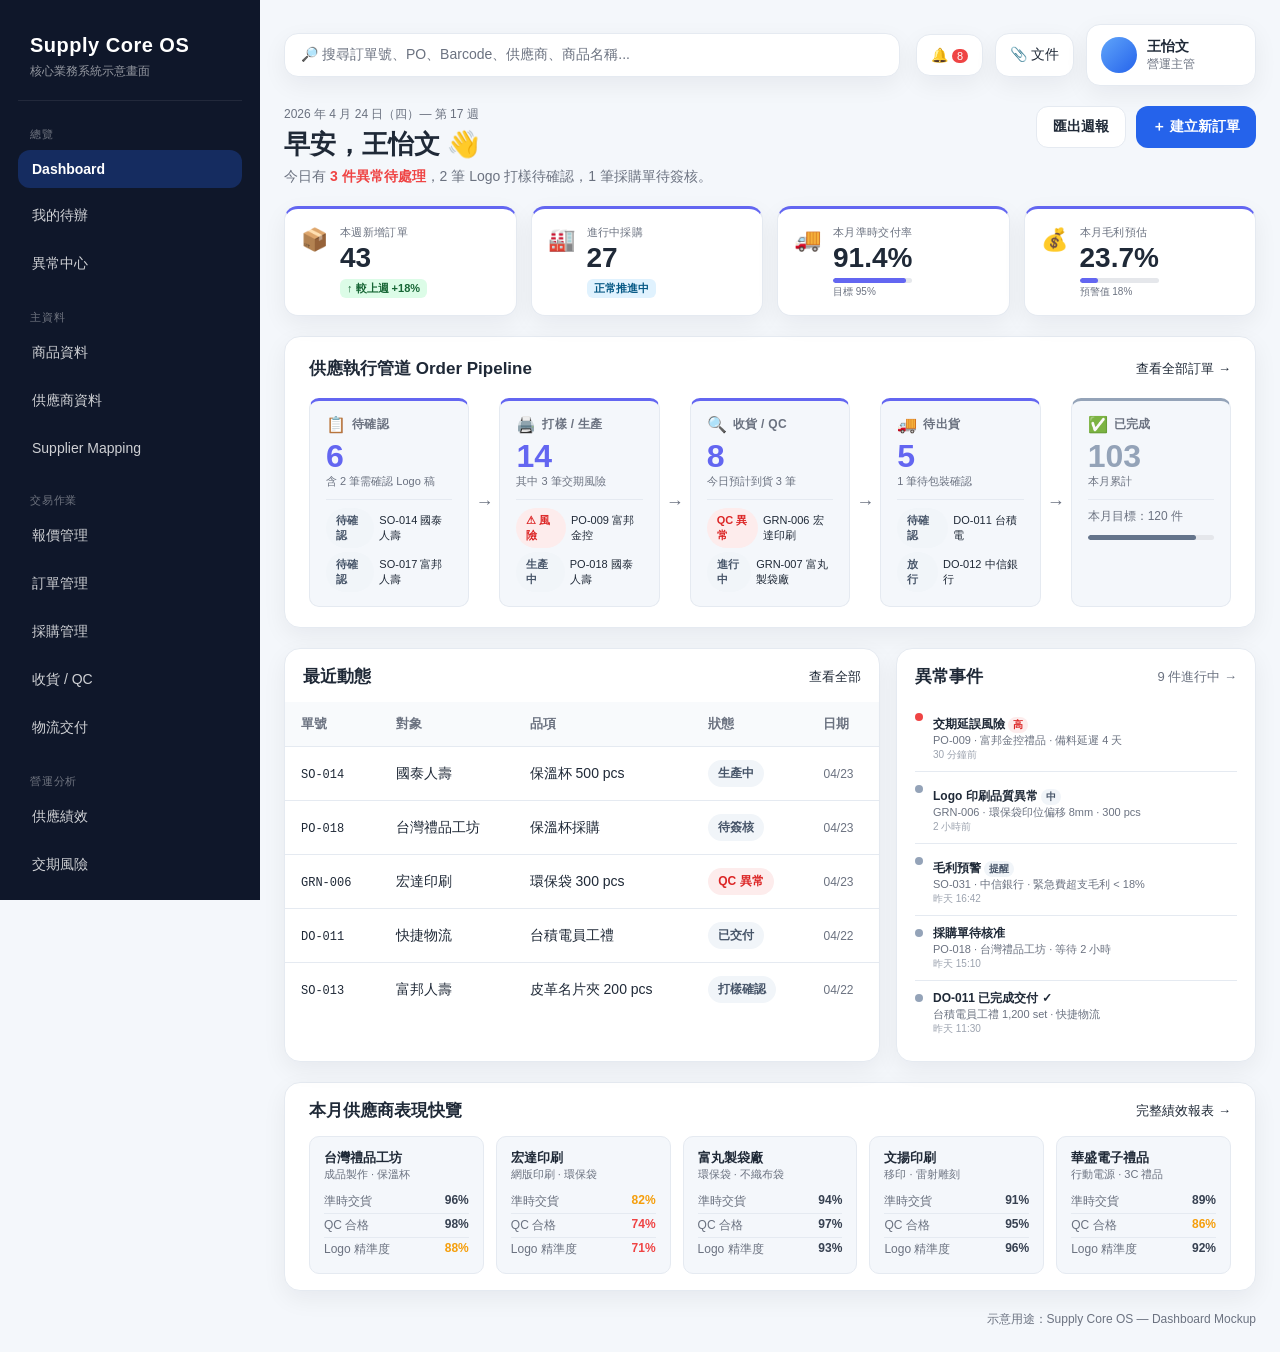
==== commit 92ce0839: "Add files via upload" ====
--- a/index.html
+++ b/index.html
@@ -75,7 +75,7 @@
     </div>
 
     <!-- ── KPI Cards ── -->
-    <section style="display:grid;grid-template-columns:repeat(6,1fr);gap:14px;margin-bottom:20px;">
+    <section style="display:grid;grid-template-columns:repeat(4,1fr);gap:14px;margin-bottom:20px;">
 
       <div class="db-kpi">
         <div class="db-kpi-icon">📦</div>
@@ -92,24 +92,6 @@
           <div class="db-kpi-label">進行中採購</div>
           <div class="db-kpi-value">27</div>
           <div class="db-kpi-badge neutral">正常推進中</div>
-        </div>
-      </div>
-
-      <div class="db-kpi" style="--accent:#ef4444;">
-        <div class="db-kpi-icon">⚠️</div>
-        <div class="db-kpi-body">
-          <div class="db-kpi-label">待處理異常</div>
-          <div class="db-kpi-value">9</div>
-          <div class="db-kpi-badge alert">2 件逾 SLA</div>
-        </div>
-      </div>
-
-      <div class="db-kpi is-alert">
-        <div class="db-kpi-icon">🖼️</div>
-        <div class="db-kpi-body">
-          <div class="db-kpi-label">待確認 Logo 稿</div>
-          <div class="db-kpi-value">5</div>
-          <div class="db-kpi-badge warn">含 2 筆逾期</div>
         </div>
       </div>
 
@@ -230,7 +212,7 @@
     </section>
 
     <!-- ── Bottom Row ── -->
-    <section style="display:grid;grid-template-columns:1fr 1fr 360px;gap:16px;margin-bottom:20px;">
+    <section style="display:grid;grid-template-columns:1fr 360px;gap:16px;margin-bottom:20px;">
 
       <!-- Recent transactions -->
       <div class="table-card" style="margin-bottom:0;">
@@ -282,67 +264,6 @@
         </table>
       </div>
 
-      <!-- My Tasks -->
-      <div class="card" style="padding:16px 18px;">
-        <div class="section-title" style="margin-bottom:12px;">
-          <h3>我的待辦</h3>
-          <span style="background:var(--line);color:var(--subtext);border-radius:10px;padding:1px 8px;font-size:12px;">8 項</span>
-        </div>
-        <div style="display:flex;flex-direction:column;gap:10px;">
-          <div class="db-task urgent">
-            <div class="db-task-left">
-              <div class="db-task-dot" style="background:#ef4444;"></div>
-              <div>
-                <div style="font-size:13px;font-weight:600;">! 審核採購單 PO-018</div>
-                <div style="font-size:11px;color:var(--subtext);">台灣禮品工坊 · 保溫杯 500 pcs · NT$187,500</div>
-              </div>
-            </div>
-            <div class="tag red" style="font-size:11px;white-space:nowrap;">今日 17:30</div>
-          </div>
-          <div class="db-task">
-            <div class="db-task-left">
-              <div class="db-task-dot" style="background:#94a3b8;"></div>
-              <div>
-                <div style="font-size:13px;font-weight:600;">確認 Logo 打樣結果</div>
-                <div style="font-size:11px;color:var(--subtext);">國泰人壽 · 帆布環保袋 · Pantone 配色待確認</div>
-              </div>
-            </div>
-            <div class="tag orange" style="font-size:11px;white-space:nowrap;">待判定</div>
-          </div>
-          <div class="db-task">
-            <div class="db-task-left">
-              <div class="db-task-dot" style="background:#94a3b8;"></div>
-              <div>
-                <div style="font-size:13px;font-weight:600;">補齊出貨文件 DO-002</div>
-                <div style="font-size:11px;color:var(--subtext);">台積電 · 缺少裝箱明細表</div>
-              </div>
-            </div>
-            <div class="tag" style="font-size:11px;white-space:nowrap;background:#f1f5f9;color:#475569;">文件待補</div>
-          </div>
-          <div class="db-task">
-            <div class="db-task-left">
-              <div class="db-task-dot" style="background:#94a3b8;"></div>
-              <div>
-                <div style="font-size:13px;font-weight:600;">QC 重工確認 GRN-006</div>
-                <div style="font-size:11px;color:var(--subtext);">宏達印刷 · 環保袋印刷偏移 8mm · 300 pcs</div>
-              </div>
-            </div>
-            <div class="tag orange" style="font-size:11px;white-space:nowrap;">品質異常</div>
-          </div>
-          <div class="db-task">
-            <div class="db-task-left">
-              <div class="db-task-dot" style="background:#94a3b8;"></div>
-              <div>
-                <div style="font-size:13px;font-weight:600;">更新供應商評分 Q1</div>
-                <div style="font-size:11px;color:var(--subtext);">供應績效季評 · 截止 04/30</div>
-              </div>
-            </div>
-            <div class="tag" style="font-size:11px;white-space:nowrap;background:#f1f5f9;color:#475569;">本週</div>
-          </div>
-          <a href="todo.html" style="display:block;text-align:center;padding:8px;border:1.5px dashed var(--line);border-radius:10px;font-size:12px;color:var(--subtext);text-decoration:none;margin-top:4px;">查看全部 8 項待辦 →</a>
-        </div>
-      </div>
-
       <!-- Exceptions Feed -->
       <div class="card" style="padding:16px 18px;">
         <div class="section-title" style="margin-bottom:12px;">
